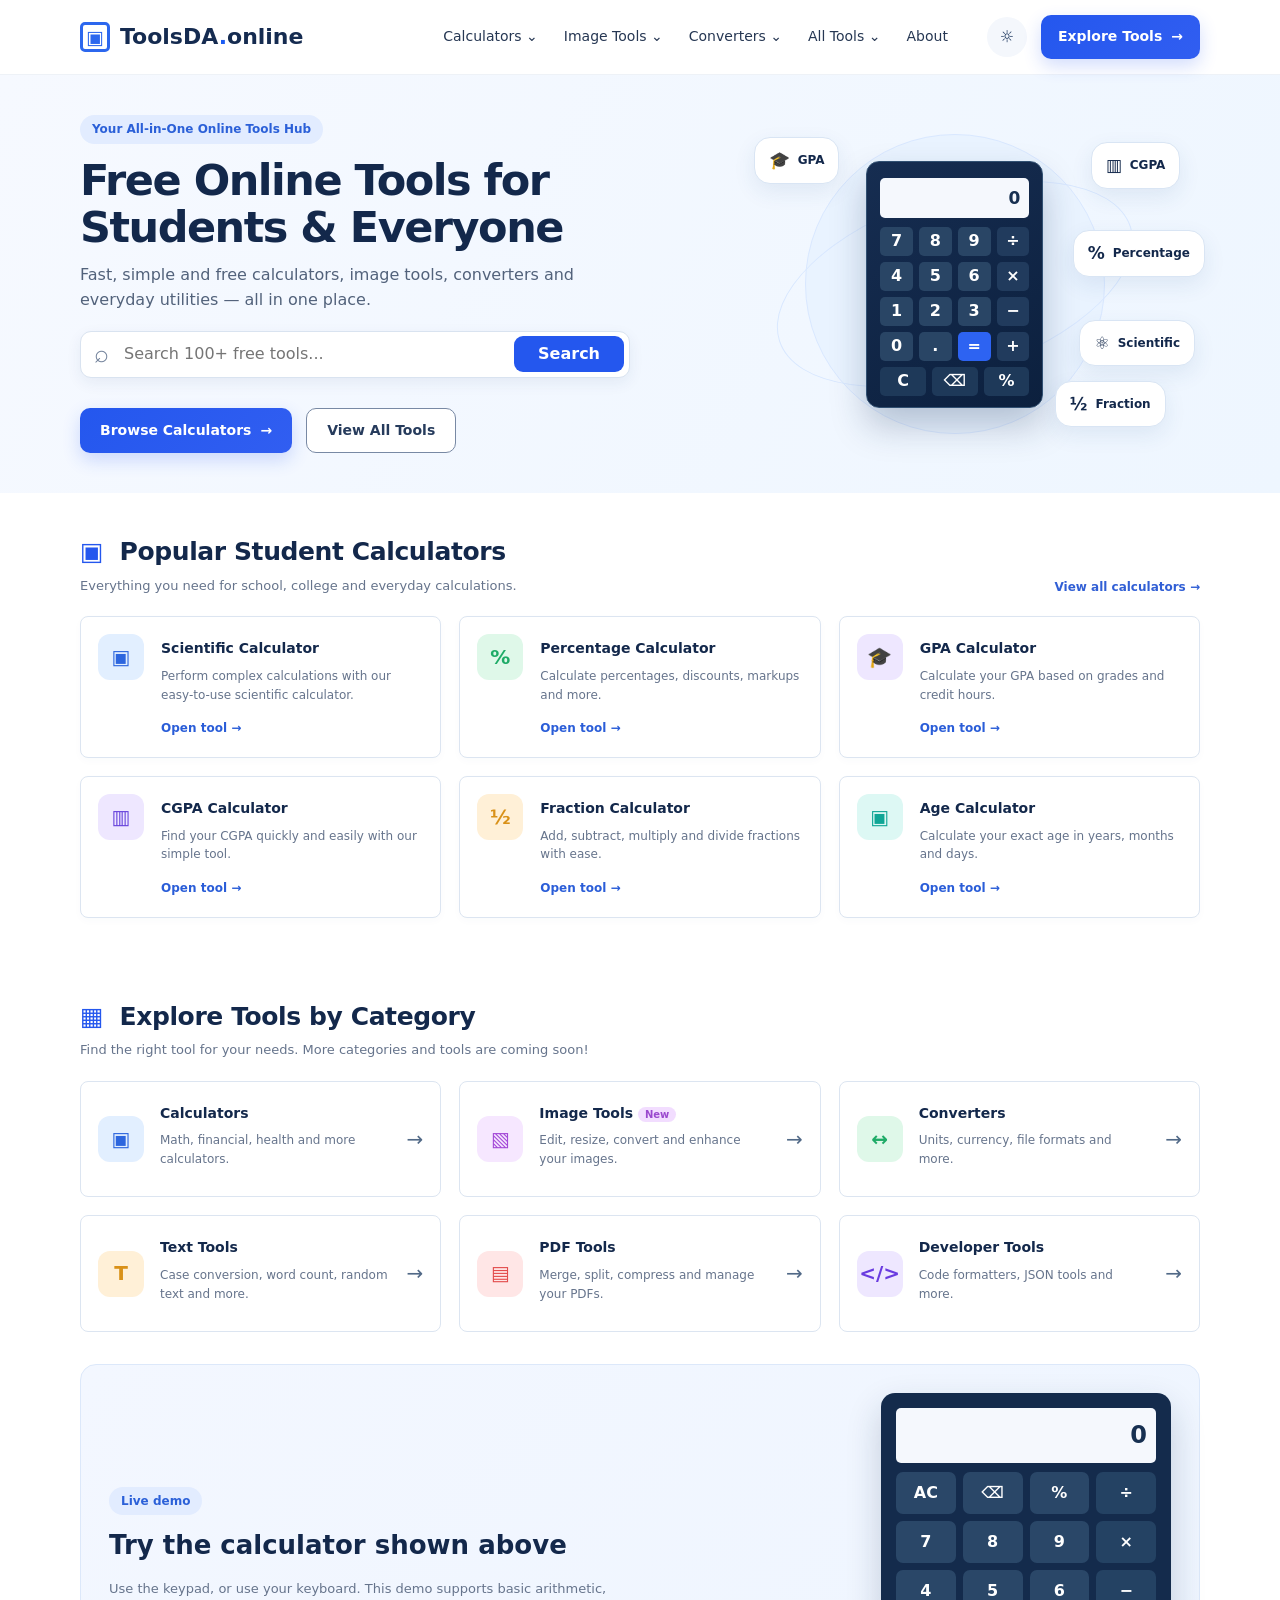
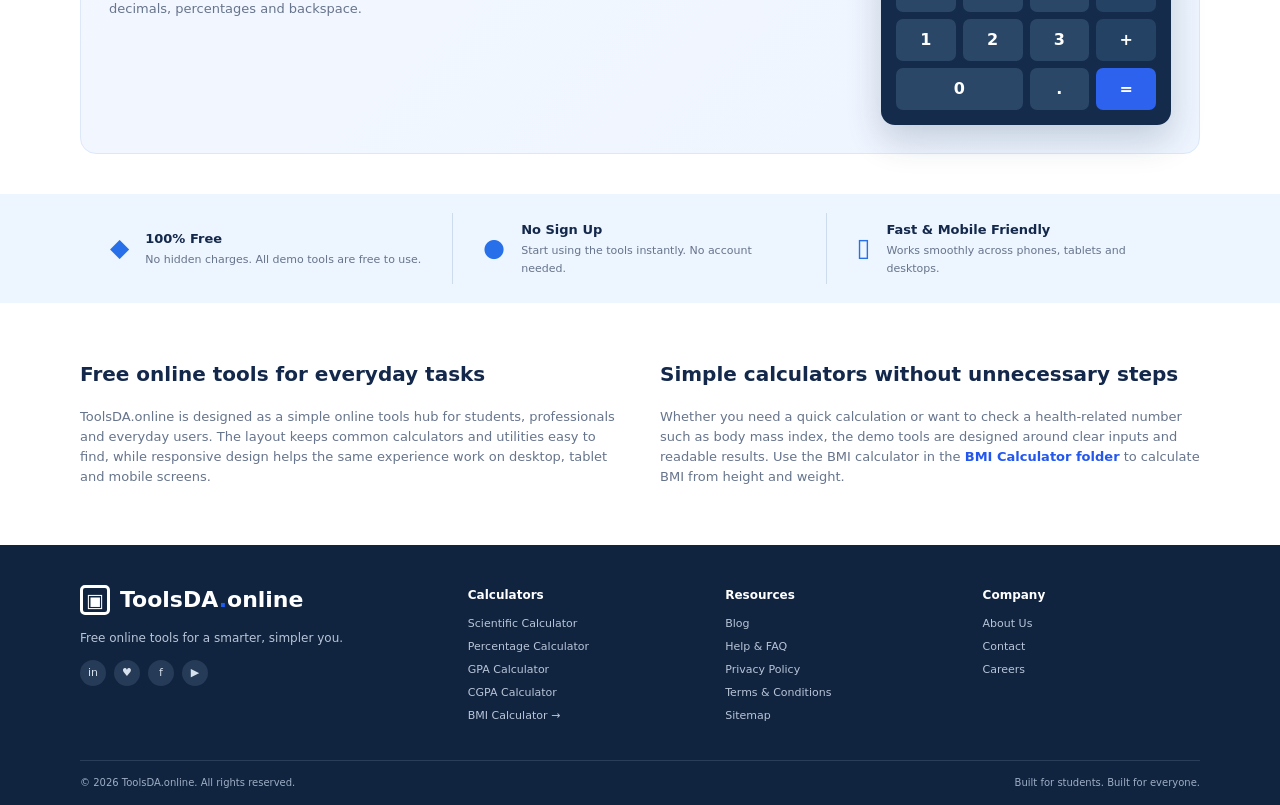
==== index.html @ bccbb7d0 "Add files via upload" ====
<!doctype html>
<html lang="en">
<head>
  <meta charset="utf-8">
  <meta name="viewport" content="width=device-width, initial-scale=1">
  <meta name="description" content="ToolsDA Online is a fast, free online tools hub for students and everyone. Try the working calculator demo and BMI calculator.">
  <meta name="keywords" content="online calculators, student calculators, BMI calculator, scientific calculator, percentage calculator, free online tools">
  <meta name="author" content="ToolsDA.online">
  <meta name="robots" content="index, follow">
  <link rel="canonical" href="./index.html">
  <title>Free Online Tools for Students & Everyone | ToolsDA.online</title>
  <link rel="stylesheet" href="style.css">
  <script type="application/ld+json">
  {
    "@context":"https://schema.org",
    "@type":"WebSite",
    "name":"ToolsDA.online",
    "url":"./",
    "description":"Free online calculators, image tools, converters and everyday utilities."
  }
  </script>
</head>
<body>
  <header class="site-header">
    <div class="container nav-wrap">
      <a class="brand" href="#top" aria-label="ToolsDA.online home">
        <span class="brand-icon" aria-hidden="true">▣</span>
        <span>ToolsDA<span class="brand-dot">.</span>online</span>
      </a>

      <button class="mobile-menu" type="button" aria-label="Open navigation" aria-expanded="false">☰</button>

      <nav class="main-nav" aria-label="Primary navigation">
        <div class="nav-dropdown">
          <button type="button" class="nav-drop-btn">Calculators <span>⌄</span></button>
          <div class="nav-menu">
            <a href="#calculators">Scientific Calculator</a>
            <a href="#calculators">Percentage Calculator</a>
            <a href="#calculators">GPA Calculator</a>
            <a href="BMI%20calculator/index.html">BMI Calculator</a>
          </div>
        </div>
        <div class="nav-dropdown">
          <button type="button" class="nav-drop-btn">Image Tools <span>⌄</span></button>
          <div class="nav-menu">
            <a href="#categories">Image Resizer</a>
            <a href="#categories">Image Converter</a>
          </div>
        </div>
        <div class="nav-dropdown">
          <button type="button" class="nav-drop-btn">Converters <span>⌄</span></button>
          <div class="nav-menu">
            <a href="#categories">Unit Converter</a>
            <a href="#categories">Currency Converter</a>
          </div>
        </div>
        <div class="nav-dropdown">
          <button type="button" class="nav-drop-btn">All Tools <span>⌄</span></button>
          <div class="nav-menu">
            <a href="#calculators">Calculators</a>
            <a href="#categories">All categories</a>
          </div>
        </div>
        <a href="#about">About</a>
      </nav>

      <div class="header-actions">
        <button id="themeToggle" class="icon-btn" type="button" aria-label="Toggle dark mode" title="Toggle theme">☼</button>
        <a class="primary-btn small-btn" href="#categories">Explore Tools <span>→</span></a>
      </div>
    </div>
  </header>

  <main id="top">
    <section class="hero" aria-labelledby="hero-title">
      <div class="container hero-grid">
        <div class="hero-copy">
          <span class="eyebrow">Your All-in-One Online Tools Hub</span>
          <h1 id="hero-title">Free Online Tools for<br><span>Students &amp; Everyone</span></h1>
          <p class="hero-lead">Fast, simple and free calculators, image tools, converters and everyday utilities — all in one place.</p>

          <form id="toolSearch" class="search-box" role="search">
            <label class="sr-only" for="searchInput">Search tools</label>
            <span class="search-icon" aria-hidden="true">⌕</span>
            <input id="searchInput" type="search" placeholder="Search 100+ free tools..." autocomplete="off">
            <button type="submit">Search</button>
          </form>
          <p id="searchMessage" class="search-message" aria-live="polite"></p>

          <div class="hero-actions">
            <a class="primary-btn" href="#calculators">Browse Calculators <span>→</span></a>
            <a class="outline-btn" href="#categories">View All Tools</a>
          </div>
        </div>

        <div class="hero-visual" aria-label="Working calculator preview">
          <div class="orbit orbit-one"></div>
          <div class="orbit orbit-two"></div>
          <div class="float-tag tag-gpa"><span>🎓</span> GPA</div>
          <div class="float-tag tag-cgpa"><span>▥</span> CGPA</div>
          <div class="float-tag tag-percent"><span>%</span> Percentage</div>
          <div class="float-tag tag-science"><span>⚛</span> Scientific</div>
          <div class="float-tag tag-fraction"><span>½</span> Fraction</div>

          <div class="mini-calculator" aria-label="Working demo calculator">
            <output id="calcDisplay" class="calc-display" aria-live="polite">0</output>
            <div class="calc-grid">
              <button type="button" data-calc="7">7</button><button type="button" data-calc="8">8</button><button type="button" data-calc="9">9</button><button type="button" class="operator" data-calc="÷">÷</button>
              <button type="button" data-calc="4">4</button><button type="button" data-calc="5">5</button><button type="button" data-calc="6">6</button><button type="button" class="operator" data-calc="×">×</button>
              <button type="button" data-calc="1">1</button><button type="button" data-calc="2">2</button><button type="button" data-calc="3">3</button><button type="button" class="operator" data-calc="−">−</button>
              <button type="button" data-calc="0">0</button><button type="button" data-calc=".">.</button><button type="button" class="equals" data-calc="=">=</button><button type="button" class="operator" data-calc="+">+</button>
            </div>
            <div class="calc-extra">
              <button type="button" data-calc="clear">C</button>
              <button type="button" data-calc="back">⌫</button>
              <button type="button" data-calc="percent">%</button>
            </div>
          </div>
        </div>
      </div>
    </section>

    <section id="calculators" class="section" aria-labelledby="calculator-heading">
      <div class="container">
        <div class="section-heading">
          <div>
            <h2 id="calculator-heading"><span class="heading-icon">▣</span> Popular Student Calculators</h2>
            <p>Everything you need for school, college and everyday calculations.</p>
          </div>
          <a href="#categories" class="section-link">View all calculators →</a>
        </div>

        <div id="toolCards" class="tool-grid">
          <article class="tool-card" data-search="scientific calculator math complex calculations">
            <div class="tool-icon blue">▣</div>
            <div><h3>Scientific Calculator</h3><p>Perform complex calculations with our easy-to-use scientific calculator.</p><a href="#demoCalculator" class="card-link">Open tool →</a></div>
          </article>
          <article class="tool-card" data-search="percentage calculator percentages discounts markup">
            <div class="tool-icon green">%</div>
            <div><h3>Percentage Calculator</h3><p>Calculate percentages, discounts, markups and more.</p><a href="#demoCalculator" class="card-link">Open tool →</a></div>
          </article>
          <article class="tool-card" data-search="GPA calculator grades credit hours">
            <div class="tool-icon purple">🎓</div>
            <div><h3>GPA Calculator</h3><p>Calculate your GPA based on grades and credit hours.</p><a href="#demoCalculator" class="card-link">Open tool →</a></div>
          </article>
          <article class="tool-card" data-search="CGPA calculator college grade point">
            <div class="tool-icon purple">▥</div>
            <div><h3>CGPA Calculator</h3><p>Find your CGPA quickly and easily with our simple tool.</p><a href="#demoCalculator" class="card-link">Open tool →</a></div>
          </article>
          <article class="tool-card" data-search="fraction calculator add subtract multiply divide">
            <div class="tool-icon orange">½</div>
            <div><h3>Fraction Calculator</h3><p>Add, subtract, multiply and divide fractions with ease.</p><a href="#demoCalculator" class="card-link">Open tool →</a></div>
          </article>
          <article class="tool-card" data-search="age calculator age years months days">
            <div class="tool-icon teal">▣</div>
            <div><h3>Age Calculator</h3><p>Calculate your exact age in years, months and days.</p><a href="#demoCalculator" class="card-link">Open tool →</a></div>
          </article>
        </div>
      </div>
    </section>

    <section id="categories" class="section categories-section" aria-labelledby="category-heading">
      <div class="container">
        <div class="section-heading">
          <div>
            <h2 id="category-heading"><span class="heading-icon">▦</span> Explore Tools by Category</h2>
            <p>Find the right tool for your needs. More categories and tools are coming soon!</p>
          </div>
        </div>

        <div class="category-grid">
          <a class="category-card" href="#calculators"><div class="tool-icon blue">▣</div><div><h3>Calculators</h3><p>Math, financial, health and more calculators.</p></div><span>→</span></a>
          <a class="category-card" href="#categories"><div class="tool-icon pink">▧</div><div><h3>Image Tools <small>New</small></h3><p>Edit, resize, convert and enhance your images.</p></div><span>→</span></a>
          <a class="category-card" href="#categories"><div class="tool-icon green">↔</div><div><h3>Converters</h3><p>Units, currency, file formats and more.</p></div><span>→</span></a>
          <a class="category-card" href="#about"><div class="tool-icon orange">T</div><div><h3>Text Tools</h3><p>Case conversion, word count, random text and more.</p></div><span>→</span></a>
          <a class="category-card" href="#about"><div class="tool-icon red">▤</div><div><h3>PDF Tools</h3><p>Merge, split, compress and manage your PDFs.</p></div><span>→</span></a>
          <a class="category-card" href="#about"><div class="tool-icon violet">&lt;/&gt;</div><div><h3>Developer Tools</h3><p>Code formatters, JSON tools and more.</p></div><span>→</span></a>
        </div>

        <div id="demoCalculator" class="calculator-demo">
          <div>
            <span class="eyebrow">Live demo</span>
            <h2>Try the calculator shown above</h2>
            <p>Use the keypad, or use your keyboard. This demo supports basic arithmetic, decimals, percentages and backspace.</p>
          </div>
          <div class="large-calculator" aria-label="Large working calculator">
            <output id="largeCalcDisplay" class="calc-display">0</output>
            <div class="large-calc-grid">
              <button type="button" data-large-calc="clear">AC</button><button type="button" data-large-calc="back">⌫</button><button type="button" data-large-calc="percent">%</button><button type="button" class="operator" data-large-calc="÷">÷</button>
              <button type="button" data-large-calc="7">7</button><button type="button" data-large-calc="8">8</button><button type="button" data-large-calc="9">9</button><button type="button" class="operator" data-large-calc="×">×</button>
              <button type="button" data-large-calc="4">4</button><button type="button" data-large-calc="5">5</button><button type="button" data-large-calc="6">6</button><button type="button" class="operator" data-large-calc="−">−</button>
              <button type="button" data-large-calc="1">1</button><button type="button" data-large-calc="2">2</button><button type="button" data-large-calc="3">3</button><button type="button" class="operator" data-large-calc="+">+</button>
              <button type="button" class="zero" data-large-calc="0">0</button><button type="button" data-large-calc=".">.</button><button type="button" class="equals" data-large-calc="=">=</button>
            </div>
          </div>
        </div>
      </div>
    </section>

    <section id="about" class="trust-section" aria-label="Website benefits">
      <div class="container trust-grid">
        <article><span class="trust-icon">◆</span><div><h3>100% Free</h3><p>No hidden charges. All demo tools are free to use.</p></div></article>
        <article><span class="trust-icon">●</span><div><h3>No Sign Up</h3><p>Start using the tools instantly. No account needed.</p></div></article>
        <article><span class="trust-icon">▯</span><div><h3>Fast &amp; Mobile Friendly</h3><p>Works smoothly across phones, tablets and desktops.</p></div></article>
      </div>
    </section>

    <section class="seo-content section">
      <div class="container">
        <article>
          <h2>Free online tools for everyday tasks</h2>
          <p>ToolsDA.online is designed as a simple online tools hub for students, professionals and everyday users. The layout keeps common calculators and utilities easy to find, while responsive design helps the same experience work on desktop, tablet and mobile screens.</p>
        </article>
        <article>
          <h2>Simple calculators without unnecessary steps</h2>
          <p>Whether you need a quick calculation or want to check a health-related number such as body mass index, the demo tools are designed around clear inputs and readable results. Use the BMI calculator in the <a href="BMI%20calculator/index.html">BMI Calculator folder</a> to calculate BMI from height and weight.</p>
        </article>
      </div>
    </section>
  </main>

  <footer class="site-footer">
    <div class="container footer-grid">
      <div class="footer-brand">
        <a class="brand footer-logo" href="#top"><span class="brand-icon">▣</span><span>ToolsDA<span class="brand-dot">.</span>online</span></a>
        <p>Free online tools for a smarter, simpler you.</p>
        <div class="socials"><a href="#about" aria-label="LinkedIn">in</a><a href="#about" aria-label="Twitter">♥</a><a href="#about" aria-label="Facebook">f</a><a href="#about" aria-label="YouTube">▶</a></div>
      </div>
      <div><h3>Calculators</h3><a href="#demoCalculator">Scientific Calculator</a><a href="#demoCalculator">Percentage Calculator</a><a href="#demoCalculator">GPA Calculator</a><a href="#demoCalculator">CGPA Calculator</a><a href="BMI%20calculator/index.html">BMI Calculator →</a></div>
      <div><h3>Resources</h3><a href="#about">Blog</a><a href="#about">Help &amp; FAQ</a><a href="#about">Privacy Policy</a><a href="#about">Terms &amp; Conditions</a><a href="#categories">Sitemap</a></div>
      <div><h3>Company</h3><a href="#about">About Us</a><a href="#about">Contact</a><a href="#about">Careers</a></div>
    </div>
    <div class="container footer-bottom"><span>© 2026 ToolsDA.online. All rights reserved.</span><span>Built for students. Built for everyone.</span></div>
  </footer>
  <script src="script.js" defer></script>
</body>
</html>
---- style.css ----
:root{
  --navy:#10264b;--blue:#2457ee;--blue2:#386af7;--text:#13284b;--muted:#66748c;
  --bg:#fff;--soft:#f4f8ff;--line:#dce5f1;--card:#fff;--footer:#10233f;
  --shadow:0 12px 32px rgba(35,73,135,.08);--radius:12px;
}
*{box-sizing:border-box}
html{scroll-behavior:smooth}
body{margin:0;font-family:Inter,ui-sans-serif,system-ui,-apple-system,BlinkMacSystemFont,"Segoe UI",sans-serif;color:var(--text);background:var(--bg);line-height:1.55}
a{color:inherit;text-decoration:none}
button,input{font:inherit}
button,a{transition:all .2s ease}
.container{width:min(1120px,calc(100% - 48px));margin:auto}
.sr-only{position:absolute;width:1px;height:1px;padding:0;margin:-1px;overflow:hidden;clip:rect(0,0,0,0);white-space:nowrap;border:0}
.site-header{position:sticky;top:0;z-index:50;background:rgba(255,255,255,.96);border-bottom:1px solid #eef2f7;backdrop-filter:blur(14px)}
.nav-wrap{min-height:74px;display:flex;align-items:center;gap:28px}
.brand{display:flex;align-items:center;gap:10px;font-size:22px;font-weight:800;color:#1c5cf3;white-space:nowrap}
.brand>span:last-child{color:#152b50}.brand-dot{color:#1c5cf3!important}
.brand-icon{display:grid;place-items:center;width:30px;height:30px;border-radius:5px;border:3px solid #2c67ee;color:#2c67ee;font-size:19px;line-height:1}
.main-nav{display:flex;align-items:center;gap:4px;margin-left:auto}
.main-nav>a,.nav-drop-btn{padding:10px 11px;border:0;background:none;color:#263753;font-size:14px;cursor:pointer;border-radius:8px}
.main-nav>a:hover,.nav-drop-btn:hover{background:#f1f5ff;color:var(--blue)}
.nav-dropdown{position:relative}
.nav-menu{display:none;position:absolute;top:100%;left:0;min-width:190px;background:#fff;border:1px solid var(--line);box-shadow:var(--shadow);border-radius:10px;padding:7px}
.nav-dropdown:hover .nav-menu,.nav-dropdown:focus-within .nav-menu{display:block}
.nav-menu a{display:block;padding:9px 10px;border-radius:7px;font-size:13px}.nav-menu a:hover{background:#f2f6ff;color:var(--blue)}
.header-actions{display:flex;align-items:center;gap:14px}
.icon-btn{width:40px;height:40px;border:0;border-radius:50%;background:#f4f7fc;color:#1a355d;cursor:pointer}
.primary-btn,.outline-btn{display:inline-flex;align-items:center;justify-content:center;gap:9px;border-radius:10px;padding:11px 20px;font-weight:700;font-size:14px}
.primary-btn{background:linear-gradient(135deg,var(--blue),#315ef1);color:#fff;box-shadow:0 7px 18px rgba(37,87,238,.2)}
.primary-btn:hover{transform:translateY(-1px);filter:brightness(1.03)}
.outline-btn{border:1px solid #7889a4;color:#263b5c;background:#fff}.outline-btn:hover{border-color:var(--blue);color:var(--blue)}
.small-btn{padding:11px 17px}.mobile-menu{display:none;border:0;background:transparent;font-size:25px;color:var(--text)}
.hero{background:linear-gradient(120deg,#f6f9ff 0%,#eef6ff 100%);overflow:hidden}
.hero-grid{min-height:365px;display:grid;grid-template-columns:1.1fr .9fr;align-items:center;gap:30px;padding:40px 0}
.eyebrow{display:inline-flex;background:#e2ecff;color:#2b60d8;border-radius:999px;padding:5px 12px;font-size:12px;font-weight:700}
.hero h1{font-size:43px;line-height:1.1;letter-spacing:-1.5px;margin:13px 0 12px}.hero h1 span{font-weight:800}
.hero-lead{max-width:570px;color:#52627b;font-size:16px;margin:0 0 18px}
.search-box{height:47px;background:#fff;border:1px solid #d9e3f0;box-shadow:0 5px 15px rgba(29,62,110,.07);border-radius:11px;display:flex;align-items:center;max-width:550px;overflow:hidden}
.search-icon{font-size:25px;color:#71819a;padding:0 13px}
.search-box input{flex:1;min-width:0;border:0;outline:0;color:var(--text)}.search-box button{height:36px;margin-right:5px;padding:0 24px;border:0;border-radius:9px;background:var(--blue);color:#fff;font-weight:700;cursor:pointer}
.search-message{height:18px;margin:4px 0 0;color:#60718c;font-size:12px}
.hero-actions{display:flex;gap:14px;margin-top:8px}
.hero-visual{position:relative;min-height:320px;display:grid;place-items:center}
.orbit{position:absolute;border-radius:50%;border:1px solid #d9e8ff}.orbit-one{width:300px;height:300px;background:#e9f3ff}.orbit-two{width:370px;height:180px;transform:rotate(-18deg);background:transparent}
.mini-calculator{position:relative;z-index:2;width:177px;padding:16px 13px 11px;border-radius:13px;background:linear-gradient(145deg,#162d51,#0c203e);box-shadow:0 18px 35px rgba(24,47,83,.25);border:1px solid #315072}
.calc-display{height:40px;background:#f5f8fd;border-radius:5px;margin-bottom:9px;display:flex;align-items:center;justify-content:flex-end;padding:0 9px;color:#173051;font-weight:700;font-size:17px;overflow:hidden;white-space:nowrap}
.calc-grid{display:grid;grid-template-columns:repeat(4,1fr);gap:6px}
.calc-grid button,.calc-extra button{border:0;border-radius:5px;background:#294565;color:#fff;height:29px;font-weight:700;cursor:pointer}.calc-grid button:hover,.calc-extra button:hover{background:#386084}.calc-grid .operator{background:#213b5d}.calc-grid .equals{background:#2d63f2}.calc-extra{display:grid;grid-template-columns:repeat(3,1fr);gap:6px;margin-top:6px}.calc-extra button{background:#1e3959}
.float-tag{position:absolute;z-index:3;padding:9px 14px;border-radius:16px;background:#fff;border:1px solid #d9e5f4;box-shadow:0 8px 22px rgba(38,77,130,.09);font-size:12px;font-weight:700;display:flex;gap:8px;align-items:center}.float-tag span{font-size:17px}.tag-gpa{top:13px;left:9%}.tag-cgpa{top:18px;right:4%}.tag-percent{top:106px;right:-1%}.tag-science{bottom:78px;right:1%}.tag-fraction{bottom:17px;right:7%}
.section{padding:40px 0}.section-heading{display:flex;justify-content:space-between;align-items:flex-end;margin-bottom:20px}.section-heading h2{font-size:25px;margin:0 0 4px;letter-spacing:-.4px}.section-heading p{margin:0;color:var(--muted);font-size:13px}.heading-icon{color:var(--blue);margin-right:8px}.section-link{color:#315fd5;font-weight:700;font-size:12px}
.tool-grid{display:grid;grid-template-columns:repeat(3,1fr);gap:18px}
.tool-card{min-height:132px;border:1px solid var(--line);border-radius:8px;padding:17px;display:flex;gap:17px;background:var(--card);box-shadow:0 3px 9px rgba(33,65,110,.025)}
.tool-card:hover{box-shadow:var(--shadow);transform:translateY(-2px)}
.tool-icon{flex:0 0 46px;width:46px;height:46px;border-radius:12px;display:grid;place-items:center;font-weight:800;font-size:20px}
.blue{background:#e2efff;color:#2d66de}.green{background:#dff8e9;color:#1eab67}.purple{background:#eee7ff;color:#6744dc}.orange{background:#fff0d7;color:#d99118}.teal{background:#ddf8f4;color:#10a696}.pink{background:#f6e7ff;color:#a44ad8}.red{background:#ffe6e6;color:#e34d4d}.violet{background:#eee7ff;color:#693be0}
.tool-card h3,.category-card h3{font-size:14px;margin:4px 0 7px}.tool-card p,.category-card p{font-size:12px;color:var(--muted);margin:0 0 11px}.card-link{font-size:12px;color:#2a5dd8;font-weight:700}
.categories-section{background:#fff}
.category-grid{display:grid;grid-template-columns:repeat(3,1fr);gap:18px}
.category-card{display:flex;align-items:center;gap:16px;min-height:106px;padding:17px;border:1px solid var(--line);border-radius:8px;background:#fff}.category-card:hover{box-shadow:var(--shadow);border-color:#cbdaf3}.category-card>span{margin-left:auto;color:#516987;font-size:20px}.category-card small{background:#f2ddff;color:#9a48ce;padding:2px 7px;border-radius:8px;font-size:10px;font-weight:700}
.calculator-demo{margin-top:32px;padding:28px;border-radius:16px;background:linear-gradient(135deg,#f3f7ff,#eef5ff);border:1px solid #dce8fa;display:flex;justify-content:space-between;align-items:center;gap:35px}.calculator-demo h2{font-size:26px;margin:10px 0 8px}.calculator-demo p{color:var(--muted);max-width:560px;font-size:13px}.large-calculator{width:290px;background:#142b4c;border-radius:14px;padding:15px;box-shadow:0 15px 35px rgba(20,43,76,.2)}.large-calculator .calc-display{height:55px;font-size:24px}.large-calc-grid{display:grid;grid-template-columns:repeat(4,1fr);gap:7px}.large-calc-grid button{height:42px;border:0;border-radius:7px;background:#2a4768;color:#fff;font-weight:700;cursor:pointer}.large-calc-grid button:hover{background:#3d6085}.large-calc-grid .operator{background:#244263}.large-calc-grid .equals{background:#2c62ee}.large-calc-grid .zero{grid-column:span 2}
.trust-section{padding:19px 0;background:#edf5ff}.trust-grid{display:grid;grid-template-columns:repeat(3,1fr)}.trust-grid article{display:flex;align-items:center;gap:16px;padding:7px 30px;border-right:1px solid #ccdced}.trust-grid article:last-child{border-right:0}.trust-icon{font-size:25px;color:#2770e9}.trust-grid h3{margin:0;font-size:13px}.trust-grid p{margin:2px 0 0;font-size:11px;color:var(--muted)}
.seo-content{padding-bottom:45px}.seo-content .container{display:grid;grid-template-columns:1fr 1fr;gap:40px}.seo-content h2{font-size:20px}.seo-content p{font-size:13px;color:var(--muted)}.seo-content a{color:var(--blue);font-weight:700}
.site-footer{background:var(--footer);color:#fff;padding:38px 0 0}.footer-grid{display:grid;grid-template-columns:1.6fr repeat(3,1fr);gap:40px;padding-bottom:30px}.footer-brand p{color:#b8c5d8;font-size:12px}.footer-logo{color:#fff}.footer-logo .brand-icon{color:#fff;border-color:#fff}.footer-logo>span:last-child{color:#fff}.footer-grid h3{font-size:12px;margin:3px 0 10px}.footer-grid>div:not(.footer-brand) a{display:block;color:#b8c5d8;font-size:11px;margin:6px 0}.footer-grid>div:not(.footer-brand) a:hover{color:#fff}.socials{display:flex;gap:8px}.socials a{display:grid;place-items:center;width:26px;height:26px;border-radius:50%;background:#263b57;color:#d7e0ed;font-size:11px}.footer-bottom{border-top:1px solid #2a3e59;padding:14px 0;display:flex;justify-content:space-between;color:#9daec4;font-size:10px}
.dark{--bg:#0d1829;--text:#e8eef8;--muted:#a8b5c8;--card:#122239;--line:#263b55;--footer:#071321}.dark .site-header,.dark .nav-menu,.dark .outline-btn,.dark .category-card,.dark .icon-btn{background:#0f1e31;color:var(--text)}.dark .main-nav>a,.dark .nav-drop-btn{color:#d9e5f5}.dark .hero{background:linear-gradient(120deg,#101f34,#122843)}.dark .search-box{background:#14263e;border-color:#2c425e}.dark .search-box input{background:transparent;color:#fff}.dark .section{background:#0d1829}.dark .categories-section{background:#0d1829}.dark .calculator-demo{background:#11233a;border-color:#2a405d}.dark .trust-section{background:#122640}.dark .seo-content p{color:#a8b5c8}
@media(max-width:950px){.main-nav{gap:0}.main-nav>a,.nav-drop-btn{padding:8px 6px;font-size:12px}.header-actions .small-btn{display:none}.hero h1{font-size:37px}.hero-grid{grid-template-columns:1fr 1fr}.tool-grid,.category-grid{gap:12px}.tool-card{padding:14px}.footer-grid{gap:20px}}
@media(max-width:760px){
 .container{width:min(100% - 30px,620px)}.nav-wrap{min-height:66px}.mobile-menu{display:block;margin-left:auto;order:3}.main-nav{display:none;position:absolute;top:66px;left:0;right:0;background:#fff;border-bottom:1px solid var(--line);padding:10px 15px;box-shadow:var(--shadow);flex-direction:column;align-items:stretch}.main-nav.open{display:flex}.nav-dropdown:hover .nav-menu{display:none}.nav-dropdown.open .nav-menu{display:block;position:static;box-shadow:none;border:0;padding-left:15px}.main-nav>a,.nav-drop-btn{width:100%;text-align:left}.header-actions{margin-left:auto}.header-actions .icon-btn{width:35px;height:35px}.hero-grid{grid-template-columns:1fr;padding:32px 0 15px}.hero-copy{text-align:left}.hero h1{font-size:34px}.hero-visual{min-height:320px}.tag-percent{right:0}.section{padding:34px 0}.section-heading{align-items:flex-start;gap:10px}.section-link{display:none}.tool-grid,.category-grid{grid-template-columns:1fr}.calculator-demo{flex-direction:column;align-items:stretch}.large-calculator{width:100%;max-width:330px;margin:auto}.trust-grid{grid-template-columns:1fr}.trust-grid article{border-right:0;border-bottom:1px solid #ccdced;padding:13px 0}.trust-grid article:last-child{border-bottom:0}.seo-content .container{grid-template-columns:1fr;gap:15px}.footer-grid{grid-template-columns:1fr 1fr}.footer-brand{grid-column:1/-1}.footer-bottom{flex-direction:column;gap:6px}.float-tag{font-size:10px;padding:7px 10px}.tag-gpa{left:1%}.tag-cgpa{right:0}.tag-science{right:0}.tag-fraction{right:3%}
}
@media(max-width:430px){.brand{font-size:18px}.brand-icon{width:27px;height:27px}.header-actions{gap:5px}.hero h1{font-size:30px}.hero-lead{font-size:14px}.search-box button{padding:0 14px}.hero-actions{flex-direction:column;align-items:stretch}.primary-btn,.outline-btn{width:100%}.hero-visual{transform:scale(.92);margin:-8px 0}.footer-grid{grid-template-columns:1fr}.footer-brand{grid-column:auto}}
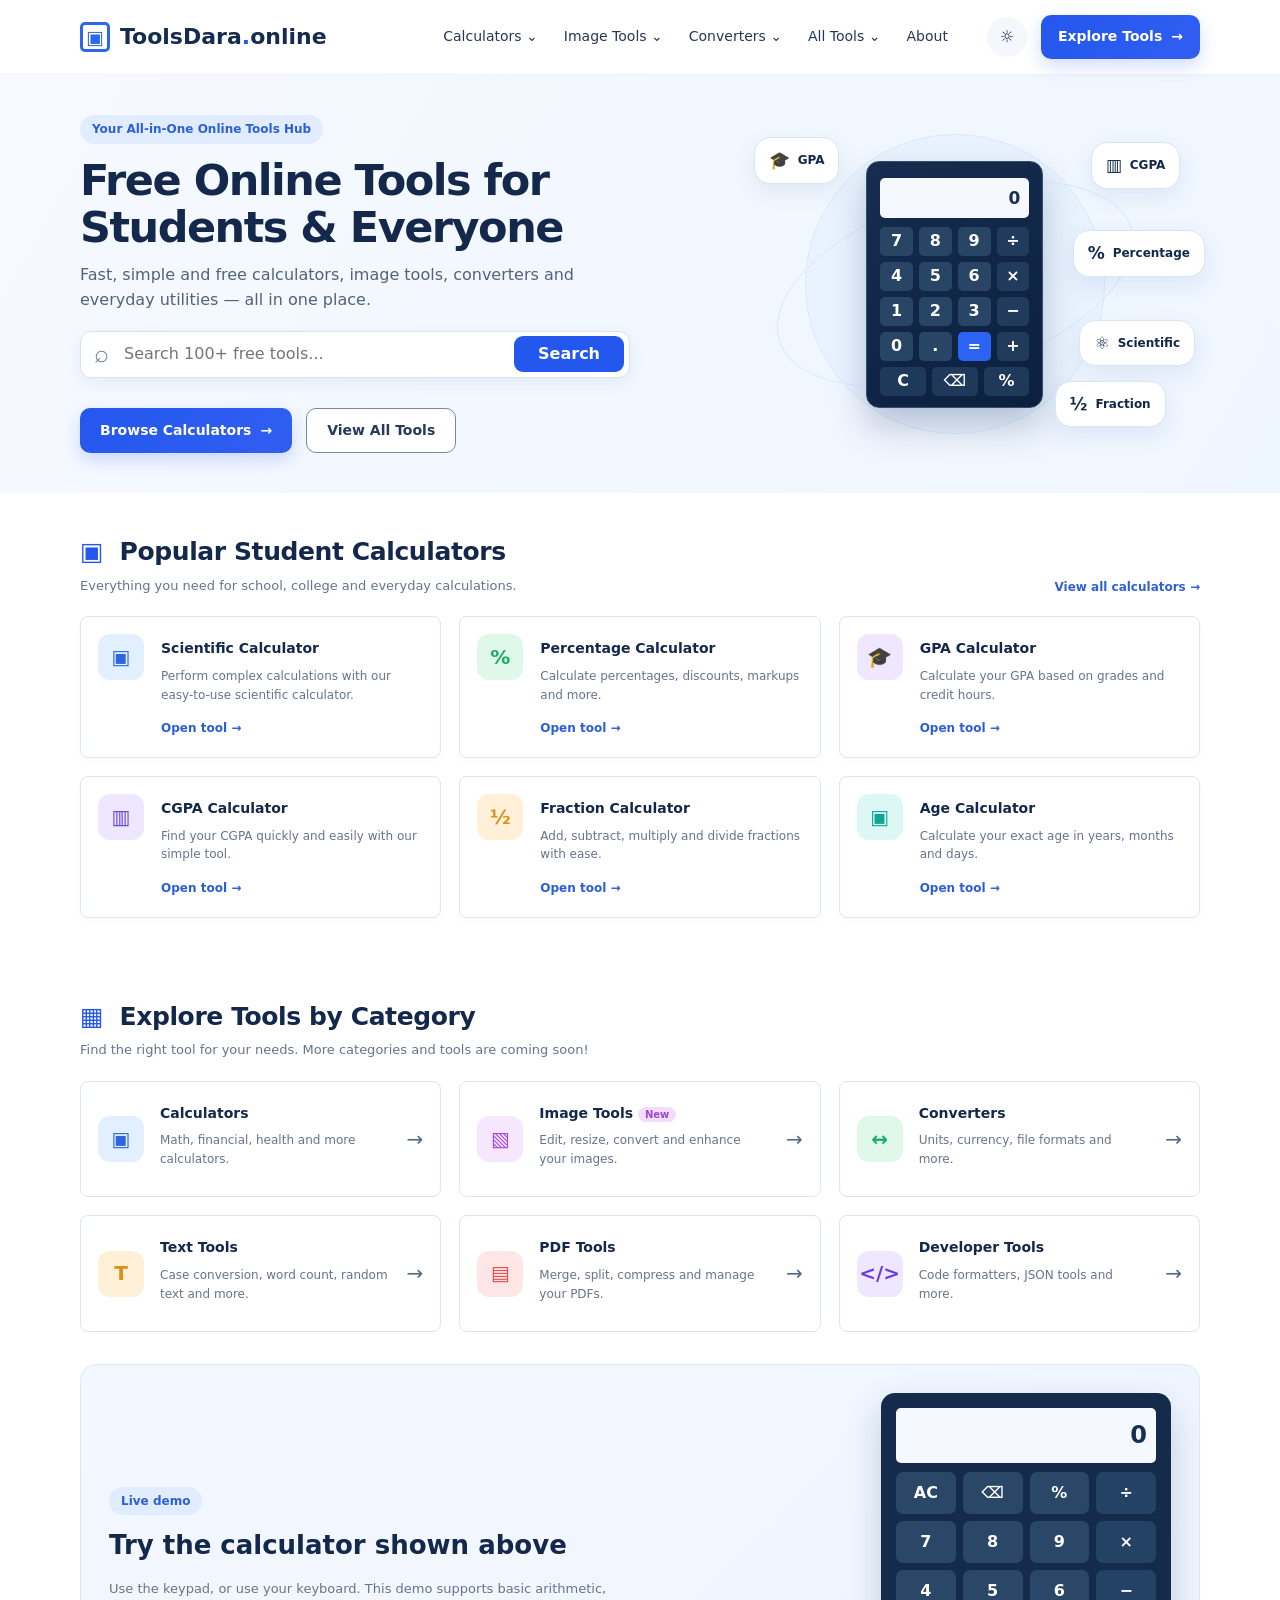
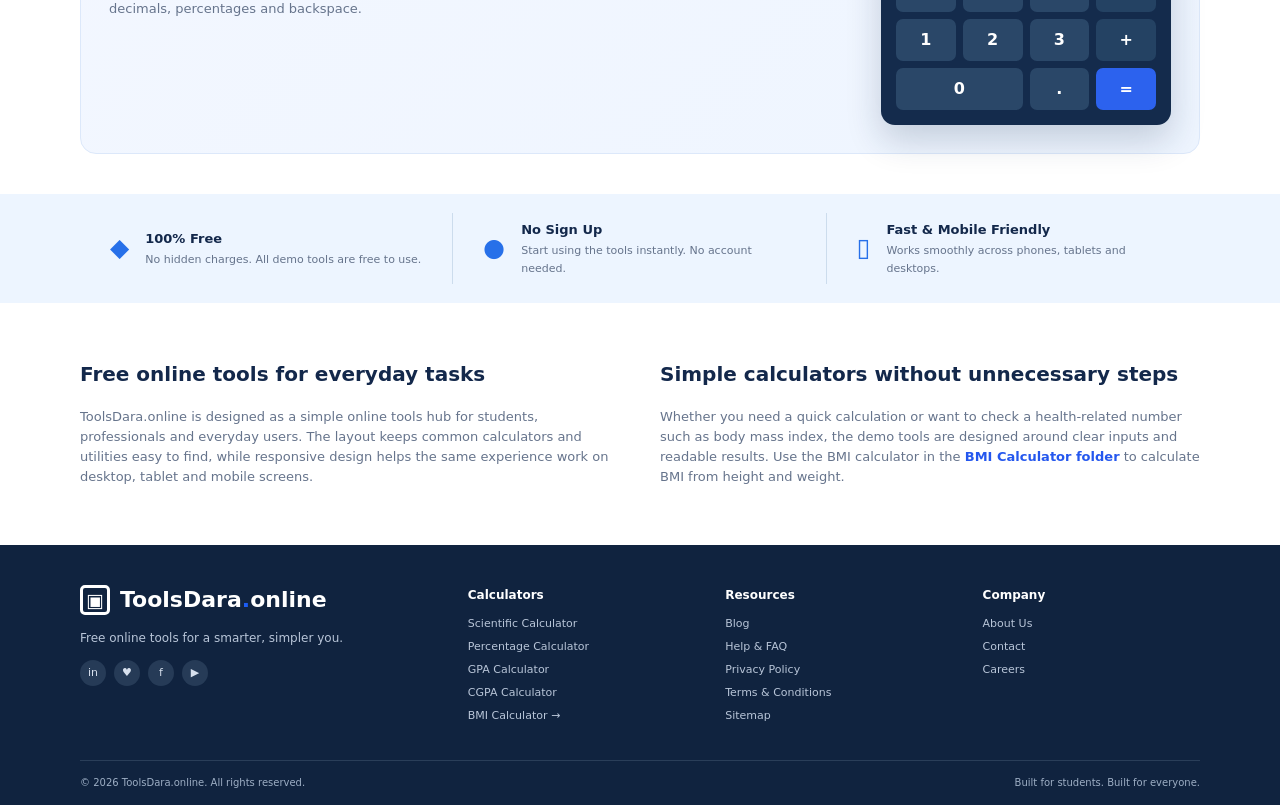
==== commit ffd89d65: "Update index.html" ====
--- a/index.html
+++ b/index.html
@@ -3,18 +3,18 @@
 <head>
   <meta charset="utf-8">
   <meta name="viewport" content="width=device-width, initial-scale=1">
-  <meta name="description" content="ToolsDA Online is a fast, free online tools hub for students and everyone. Try the working calculator demo and BMI calculator.">
+  <meta name="description" content="ToolsDara Online is a fast, free online tools hub for students and everyone. Try the working calculator demo and BMI calculator.">
   <meta name="keywords" content="online calculators, student calculators, BMI calculator, scientific calculator, percentage calculator, free online tools">
-  <meta name="author" content="ToolsDA.online">
+  <meta name="author" content="ToolsDara.online">
   <meta name="robots" content="index, follow">
   <link rel="canonical" href="./index.html">
-  <title>Free Online Tools for Students & Everyone | ToolsDA.online</title>
+  <title>Free Online Tools for Students & Everyone | ToolsDara.online</title>
   <link rel="stylesheet" href="style.css">
   <script type="application/ld+json">
   {
     "@context":"https://schema.org",
     "@type":"WebSite",
-    "name":"ToolsDA.online",
+    "name":"ToolsDara.online",
     "url":"./",
     "description":"Free online calculators, image tools, converters and everyday utilities."
   }
@@ -23,9 +23,9 @@
 <body>
   <header class="site-header">
     <div class="container nav-wrap">
-      <a class="brand" href="#top" aria-label="ToolsDA.online home">
+      <a class="brand" href="#top" aria-label="ToolsDara.online home">
         <span class="brand-icon" aria-hidden="true">▣</span>
-        <span>ToolsDA<span class="brand-dot">.</span>online</span>
+        <span>ToolsDara<span class="brand-dot">.</span>online</span>
       </a>
 
       <button class="mobile-menu" type="button" aria-label="Open navigation" aria-expanded="false">☰</button>
@@ -37,7 +37,7 @@
             <a href="#calculators">Scientific Calculator</a>
             <a href="#calculators">Percentage Calculator</a>
             <a href="#calculators">GPA Calculator</a>
-            <a href="BMI%20calculator/index.html">BMI Calculator</a>
+            <a href="bmi-calculator/">BMI Calculator</a>
           </div>
         </div>
         <div class="nav-dropdown">
@@ -209,11 +209,11 @@
       <div class="container">
         <article>
           <h2>Free online tools for everyday tasks</h2>
-          <p>ToolsDA.online is designed as a simple online tools hub for students, professionals and everyday users. The layout keeps common calculators and utilities easy to find, while responsive design helps the same experience work on desktop, tablet and mobile screens.</p>
+          <p>ToolsDara.online is designed as a simple online tools hub for students, professionals and everyday users. The layout keeps common calculators and utilities easy to find, while responsive design helps the same experience work on desktop, tablet and mobile screens.</p>
         </article>
         <article>
           <h2>Simple calculators without unnecessary steps</h2>
-          <p>Whether you need a quick calculation or want to check a health-related number such as body mass index, the demo tools are designed around clear inputs and readable results. Use the BMI calculator in the <a href="BMI%20calculator/index.html">BMI Calculator folder</a> to calculate BMI from height and weight.</p>
+          <p>Whether you need a quick calculation or want to check a health-related number such as body mass index, the demo tools are designed around clear inputs and readable results. Use the BMI calculator in the <a href="bmi-calculator/">BMI Calculator folder</a> to calculate BMI from height and weight.</p>
         </article>
       </div>
     </section>
@@ -222,15 +222,15 @@
   <footer class="site-footer">
     <div class="container footer-grid">
       <div class="footer-brand">
-        <a class="brand footer-logo" href="#top"><span class="brand-icon">▣</span><span>ToolsDA<span class="brand-dot">.</span>online</span></a>
+        <a class="brand footer-logo" href="#top"><span class="brand-icon">▣</span><span>ToolsDara<span class="brand-dot">.</span>online</span></a>
         <p>Free online tools for a smarter, simpler you.</p>
         <div class="socials"><a href="#about" aria-label="LinkedIn">in</a><a href="#about" aria-label="Twitter">♥</a><a href="#about" aria-label="Facebook">f</a><a href="#about" aria-label="YouTube">▶</a></div>
       </div>
-      <div><h3>Calculators</h3><a href="#demoCalculator">Scientific Calculator</a><a href="#demoCalculator">Percentage Calculator</a><a href="#demoCalculator">GPA Calculator</a><a href="#demoCalculator">CGPA Calculator</a><a href="BMI%20calculator/index.html">BMI Calculator →</a></div>
+      <div><h3>Calculators</h3><a href="#demoCalculator">Scientific Calculator</a><a href="#demoCalculator">Percentage Calculator</a><a href="#demoCalculator">GPA Calculator</a><a href="#demoCalculator">CGPA Calculator</a><a href="bmi-calculator/">BMI Calculator →</a></div>
       <div><h3>Resources</h3><a href="#about">Blog</a><a href="#about">Help &amp; FAQ</a><a href="#about">Privacy Policy</a><a href="#about">Terms &amp; Conditions</a><a href="#categories">Sitemap</a></div>
       <div><h3>Company</h3><a href="#about">About Us</a><a href="#about">Contact</a><a href="#about">Careers</a></div>
     </div>
-    <div class="container footer-bottom"><span>© 2026 ToolsDA.online. All rights reserved.</span><span>Built for students. Built for everyone.</span></div>
+    <div class="container footer-bottom"><span>© 2026 ToolsDara.online. All rights reserved.</span><span>Built for students. Built for everyone.</span></div>
   </footer>
   <script src="script.js" defer></script>
 </body>
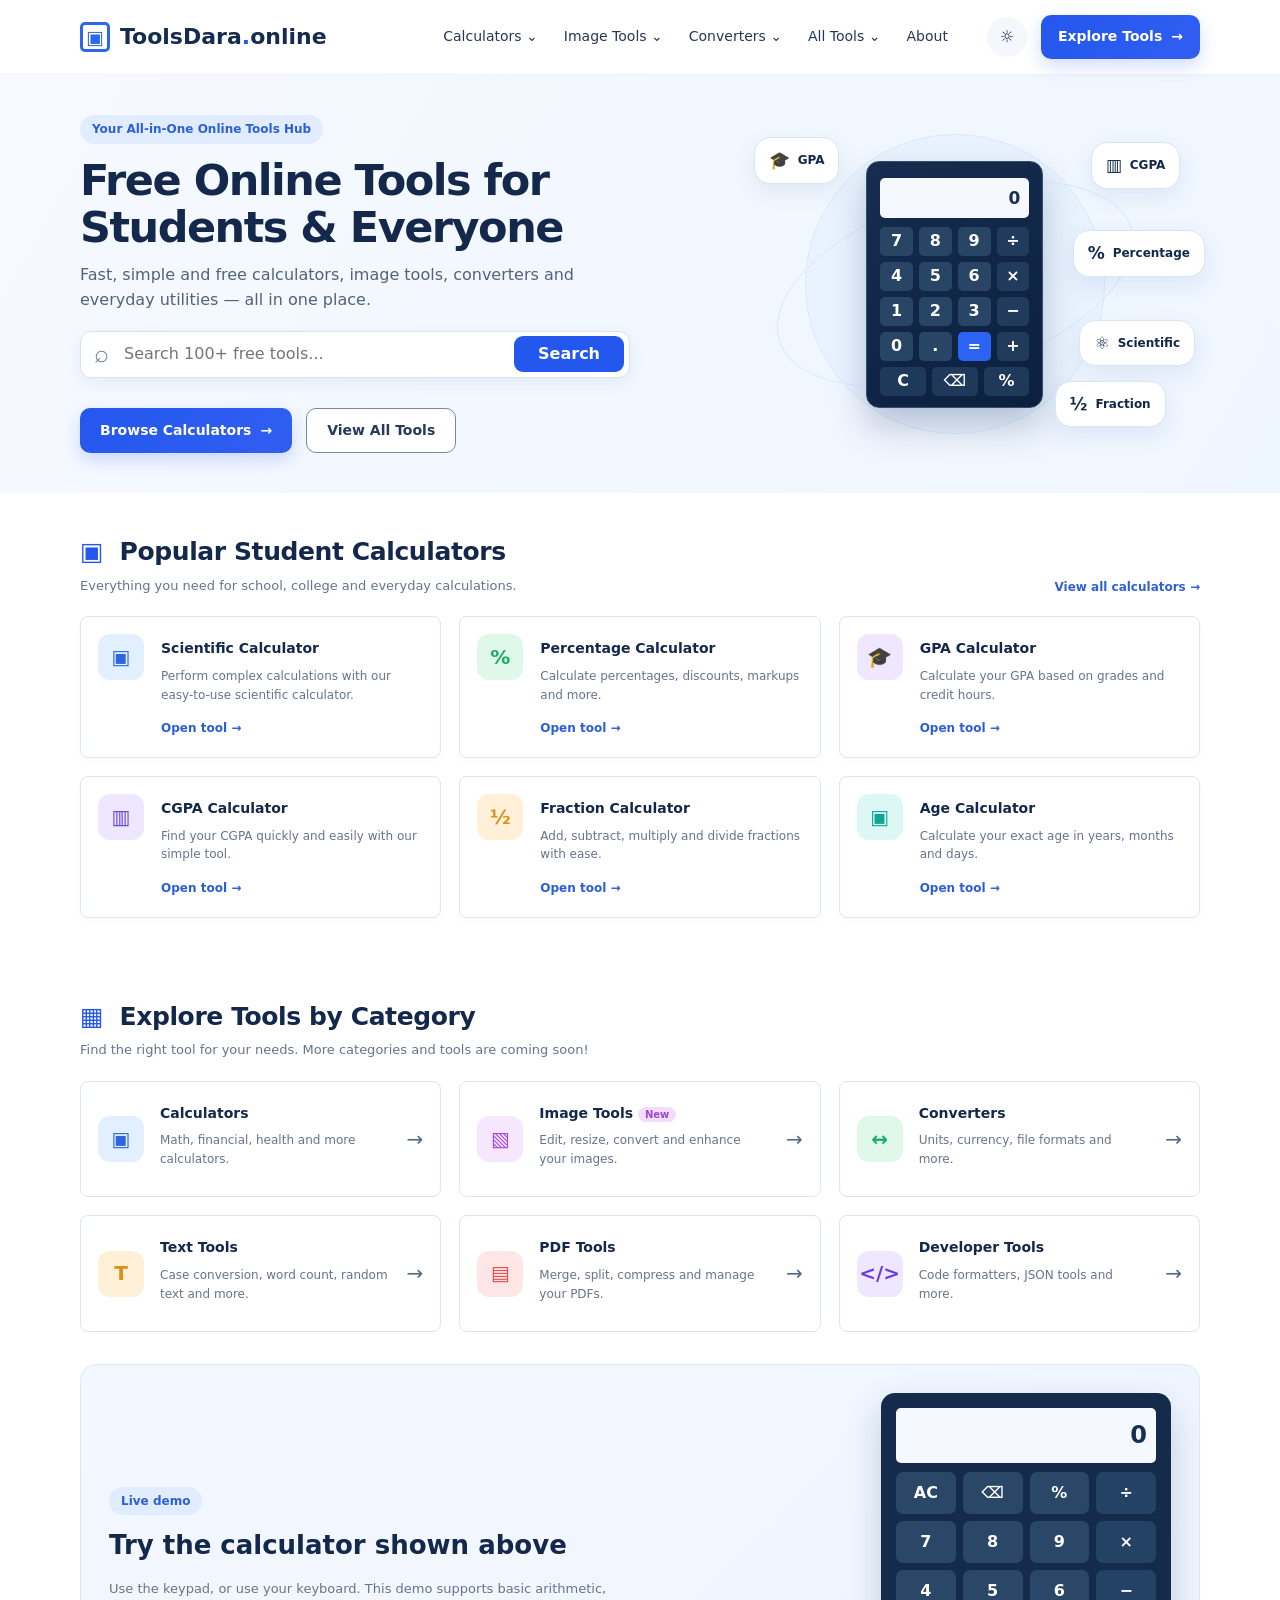
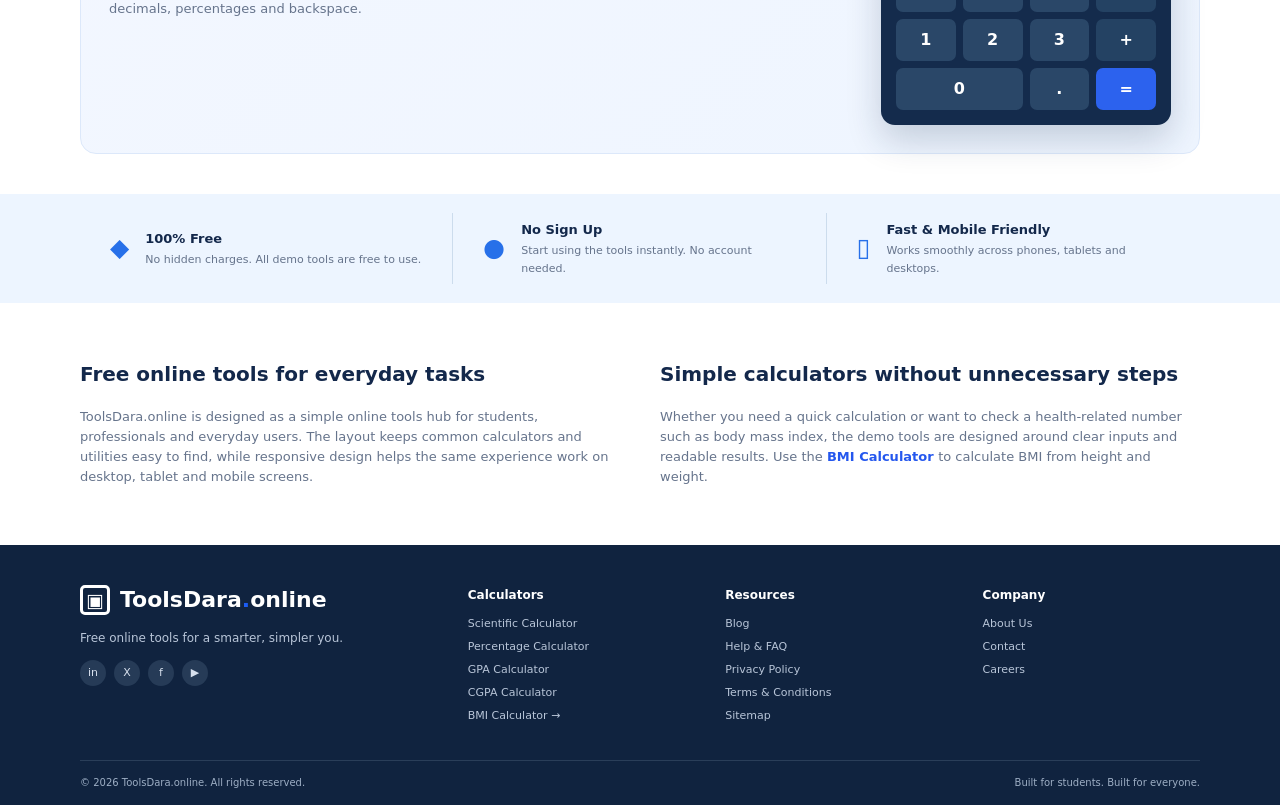
==== commit e1c5f465: "Add files via upload" ====
--- a/index.html
+++ b/index.html
@@ -34,39 +34,39 @@
         <div class="nav-dropdown">
           <button type="button" class="nav-drop-btn">Calculators <span>⌄</span></button>
           <div class="nav-menu">
-            <a href="#calculators">Scientific Calculator</a>
-            <a href="#calculators">Percentage Calculator</a>
-            <a href="#calculators">GPA Calculator</a>
+            <a href="scientific-calculator/">Scientific Calculator</a>
+            <a href="percentage-calculator/">Percentage Calculator</a>
+            <a href="gpa-calculator/">GPA Calculator</a>
             <a href="bmi-calculator/">BMI Calculator</a>
           </div>
         </div>
         <div class="nav-dropdown">
           <button type="button" class="nav-drop-btn">Image Tools <span>⌄</span></button>
           <div class="nav-menu">
-            <a href="#categories">Image Resizer</a>
-            <a href="#categories">Image Converter</a>
+            <a href="image-resizer/">Image Resizer</a>
+            <a href="image-converter/">Image Converter</a>
           </div>
         </div>
         <div class="nav-dropdown">
           <button type="button" class="nav-drop-btn">Converters <span>⌄</span></button>
           <div class="nav-menu">
-            <a href="#categories">Unit Converter</a>
-            <a href="#categories">Currency Converter</a>
+            <a href="unit-converter/">Unit Converter</a>
+            <a href="currency-converter/">Currency Converter</a>
           </div>
         </div>
         <div class="nav-dropdown">
           <button type="button" class="nav-drop-btn">All Tools <span>⌄</span></button>
           <div class="nav-menu">
-            <a href="#calculators">Calculators</a>
-            <a href="#categories">All categories</a>
-          </div>
-        </div>
-        <a href="#about">About</a>
+            <a href="calculators/">Calculators</a>
+            <a href="all-tools/">All Tools</a>
+          </div>
+        </div>
+        <a href="about-us/">About</a>
       </nav>
 
       <div class="header-actions">
         <button id="themeToggle" class="icon-btn" type="button" aria-label="Toggle dark mode" title="Toggle theme">☼</button>
-        <a class="primary-btn small-btn" href="#categories">Explore Tools <span>→</span></a>
+        <a class="primary-btn small-btn" href="all-tools/">Explore Tools <span>→</span></a>
       </div>
     </div>
   </header>
@@ -88,8 +88,8 @@
           <p id="searchMessage" class="search-message" aria-live="polite"></p>
 
           <div class="hero-actions">
-            <a class="primary-btn" href="#calculators">Browse Calculators <span>→</span></a>
-            <a class="outline-btn" href="#categories">View All Tools</a>
+            <a class="primary-btn" href="calculators/">Browse Calculators <span>→</span></a>
+            <a class="outline-btn" href="all-tools/">View All Tools</a>
           </div>
         </div>
 
@@ -127,33 +127,33 @@
             <h2 id="calculator-heading"><span class="heading-icon">▣</span> Popular Student Calculators</h2>
             <p>Everything you need for school, college and everyday calculations.</p>
           </div>
-          <a href="#categories" class="section-link">View all calculators →</a>
+          <a href="all-tools/" class="section-link">View all calculators →</a>
         </div>
 
         <div id="toolCards" class="tool-grid">
           <article class="tool-card" data-search="scientific calculator math complex calculations">
             <div class="tool-icon blue">▣</div>
-            <div><h3>Scientific Calculator</h3><p>Perform complex calculations with our easy-to-use scientific calculator.</p><a href="#demoCalculator" class="card-link">Open tool →</a></div>
+            <div><h3>Scientific Calculator</h3><p>Perform complex calculations with our easy-to-use scientific calculator.</p><a href="scientific-calculator/" class="card-link">Open tool →</a></div>
           </article>
           <article class="tool-card" data-search="percentage calculator percentages discounts markup">
             <div class="tool-icon green">%</div>
-            <div><h3>Percentage Calculator</h3><p>Calculate percentages, discounts, markups and more.</p><a href="#demoCalculator" class="card-link">Open tool →</a></div>
+            <div><h3>Percentage Calculator</h3><p>Calculate percentages, discounts, markups and more.</p><a href="percentage-calculator/" class="card-link">Open tool →</a></div>
           </article>
           <article class="tool-card" data-search="GPA calculator grades credit hours">
             <div class="tool-icon purple">🎓</div>
-            <div><h3>GPA Calculator</h3><p>Calculate your GPA based on grades and credit hours.</p><a href="#demoCalculator" class="card-link">Open tool →</a></div>
+            <div><h3>GPA Calculator</h3><p>Calculate your GPA based on grades and credit hours.</p><a href="gpa-calculator/" class="card-link">Open tool →</a></div>
           </article>
           <article class="tool-card" data-search="CGPA calculator college grade point">
             <div class="tool-icon purple">▥</div>
-            <div><h3>CGPA Calculator</h3><p>Find your CGPA quickly and easily with our simple tool.</p><a href="#demoCalculator" class="card-link">Open tool →</a></div>
+            <div><h3>CGPA Calculator</h3><p>Find your CGPA quickly and easily with our simple tool.</p><a href="cgpa-calculator/" class="card-link">Open tool →</a></div>
           </article>
           <article class="tool-card" data-search="fraction calculator add subtract multiply divide">
             <div class="tool-icon orange">½</div>
-            <div><h3>Fraction Calculator</h3><p>Add, subtract, multiply and divide fractions with ease.</p><a href="#demoCalculator" class="card-link">Open tool →</a></div>
+            <div><h3>Fraction Calculator</h3><p>Add, subtract, multiply and divide fractions with ease.</p><a href="fraction-calculator/" class="card-link">Open tool →</a></div>
           </article>
           <article class="tool-card" data-search="age calculator age years months days">
             <div class="tool-icon teal">▣</div>
-            <div><h3>Age Calculator</h3><p>Calculate your exact age in years, months and days.</p><a href="#demoCalculator" class="card-link">Open tool →</a></div>
+            <div><h3>Age Calculator</h3><p>Calculate your exact age in years, months and days.</p><a href="age-calculator/" class="card-link">Open tool →</a></div>
           </article>
         </div>
       </div>
@@ -169,12 +169,12 @@
         </div>
 
         <div class="category-grid">
-          <a class="category-card" href="#calculators"><div class="tool-icon blue">▣</div><div><h3>Calculators</h3><p>Math, financial, health and more calculators.</p></div><span>→</span></a>
-          <a class="category-card" href="#categories"><div class="tool-icon pink">▧</div><div><h3>Image Tools <small>New</small></h3><p>Edit, resize, convert and enhance your images.</p></div><span>→</span></a>
-          <a class="category-card" href="#categories"><div class="tool-icon green">↔</div><div><h3>Converters</h3><p>Units, currency, file formats and more.</p></div><span>→</span></a>
-          <a class="category-card" href="#about"><div class="tool-icon orange">T</div><div><h3>Text Tools</h3><p>Case conversion, word count, random text and more.</p></div><span>→</span></a>
-          <a class="category-card" href="#about"><div class="tool-icon red">▤</div><div><h3>PDF Tools</h3><p>Merge, split, compress and manage your PDFs.</p></div><span>→</span></a>
-          <a class="category-card" href="#about"><div class="tool-icon violet">&lt;/&gt;</div><div><h3>Developer Tools</h3><p>Code formatters, JSON tools and more.</p></div><span>→</span></a>
+          <a class="category-card" href="calculators/"><div class="tool-icon blue">▣</div><div><h3>Calculators</h3><p>Math, financial, health and more calculators.</p></div><span>→</span></a>
+          <a class="category-card" href="image-tools/"><div class="tool-icon pink">▧</div><div><h3>Image Tools <small>New</small></h3><p>Edit, resize, convert and enhance your images.</p></div><span>→</span></a>
+          <a class="category-card" href="converters/"><div class="tool-icon green">↔</div><div><h3>Converters</h3><p>Units, currency, file formats and more.</p></div><span>→</span></a>
+          <a class="category-card" href="text-tools/"><div class="tool-icon orange">T</div><div><h3>Text Tools</h3><p>Case conversion, word count, random text and more.</p></div><span>→</span></a>
+          <a class="category-card" href="pdf-tools/"><div class="tool-icon red">▤</div><div><h3>PDF Tools</h3><p>Merge, split, compress and manage your PDFs.</p></div><span>→</span></a>
+          <a class="category-card" href="developer-tools/"><div class="tool-icon violet">&lt;/&gt;</div><div><h3>Developer Tools</h3><p>Code formatters, JSON tools and more.</p></div><span>→</span></a>
         </div>
 
         <div id="demoCalculator" class="calculator-demo">
@@ -213,7 +213,7 @@
         </article>
         <article>
           <h2>Simple calculators without unnecessary steps</h2>
-          <p>Whether you need a quick calculation or want to check a health-related number such as body mass index, the demo tools are designed around clear inputs and readable results. Use the BMI calculator in the <a href="bmi-calculator/">BMI Calculator folder</a> to calculate BMI from height and weight.</p>
+          <p>Whether you need a quick calculation or want to check a health-related number such as body mass index, the demo tools are designed around clear inputs and readable results. Use the <a href="bmi-calculator/">BMI Calculator </a> to calculate BMI from height and weight.</p>
         </article>
       </div>
     </section>
@@ -224,11 +224,11 @@
       <div class="footer-brand">
         <a class="brand footer-logo" href="#top"><span class="brand-icon">▣</span><span>ToolsDara<span class="brand-dot">.</span>online</span></a>
         <p>Free online tools for a smarter, simpler you.</p>
-        <div class="socials"><a href="#about" aria-label="LinkedIn">in</a><a href="#about" aria-label="Twitter">♥</a><a href="#about" aria-label="Facebook">f</a><a href="#about" aria-label="YouTube">▶</a></div>
-      </div>
-      <div><h3>Calculators</h3><a href="#demoCalculator">Scientific Calculator</a><a href="#demoCalculator">Percentage Calculator</a><a href="#demoCalculator">GPA Calculator</a><a href="#demoCalculator">CGPA Calculator</a><a href="bmi-calculator/">BMI Calculator →</a></div>
-      <div><h3>Resources</h3><a href="#about">Blog</a><a href="#about">Help &amp; FAQ</a><a href="#about">Privacy Policy</a><a href="#about">Terms &amp; Conditions</a><a href="#categories">Sitemap</a></div>
-      <div><h3>Company</h3><a href="#about">About Us</a><a href="#about">Contact</a><a href="#about">Careers</a></div>
+        <div class="socials"><a href="#about" aria-label="LinkedIn">in</a><a href="#about" aria-label="Twitter">X</a><a href="#about" aria-label="Facebook">f</a><a href="#about" aria-label="YouTube">▶</a></div>
+      </div>
+      <div><h3>Calculators</h3><a href="scientific-calculator/">Scientific Calculator</a><a href="percentage-calculator/">Percentage Calculator</a><a href="gpa-calculator/">GPA Calculator</a><a href="cgpa-calculator/">CGPA Calculator</a><a href="bmi-calculator/">BMI Calculator →</a></div>
+      <div><h3>Resources</h3><a href="blog/">Blog</a><a href="help-&-faq/">Help &amp; FAQ</a><a href="privacy-policy/">Privacy Policy</a><a href="terms-&-conditions/">Terms &amp; Conditions</a><a href="sitemap.xml">Sitemap</a></div>
+      <div><h3>Company</h3><a href="about-us/">About Us</a><a href="contact/">Contact</a><a href="careers/">Careers</a></div>
     </div>
     <div class="container footer-bottom"><span>© 2026 ToolsDara.online. All rights reserved.</span><span>Built for students. Built for everyone.</span></div>
   </footer>
